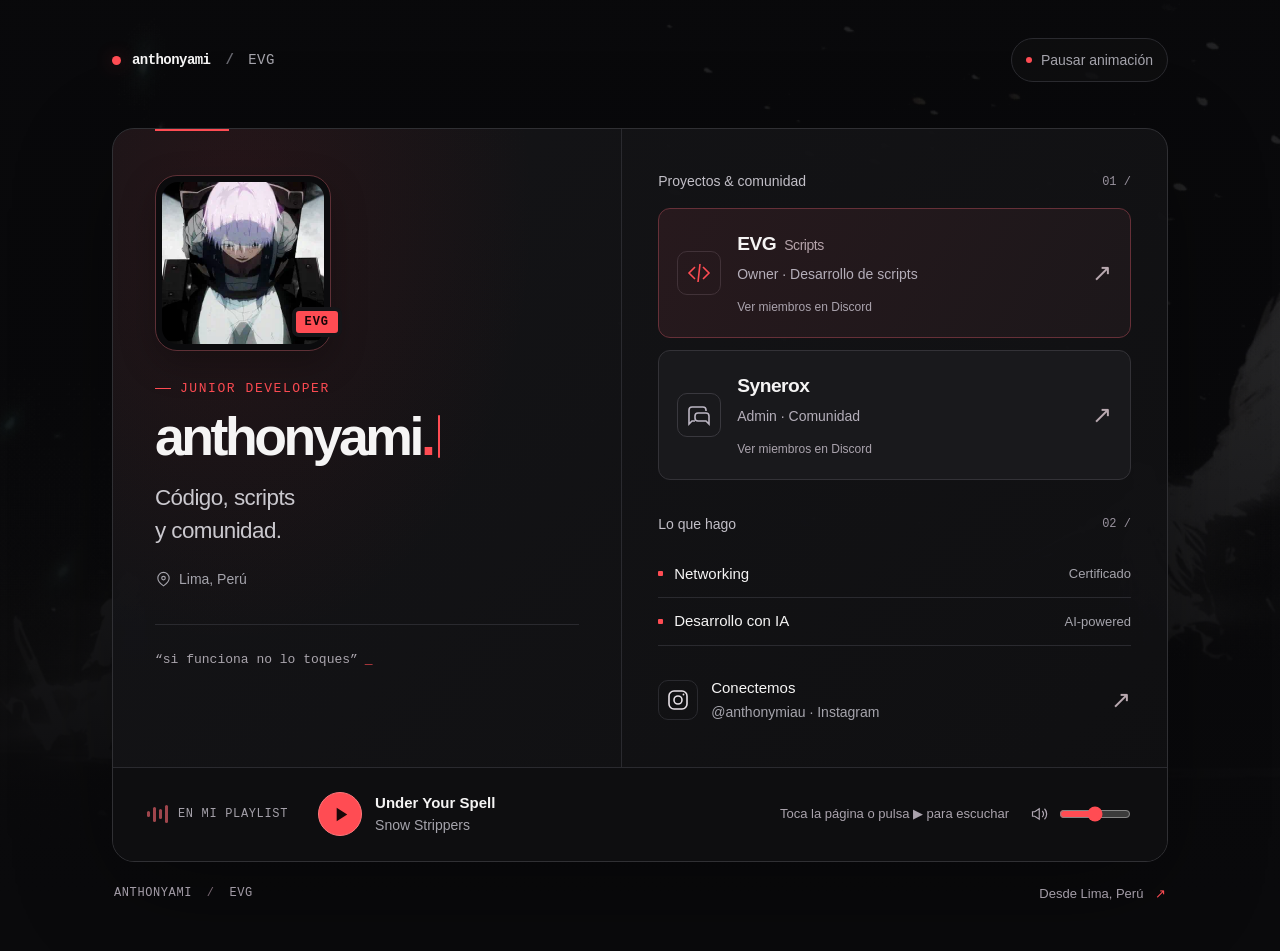
==== index.html (2).html @ e59cdf4c "Animate profile name with accessible looping typewriter effect" ====
<!doctype html>
<html lang="es">
<head>
  <meta charset="utf-8">
  <meta name="viewport" content="width=device-width, initial-scale=1">
  <meta name="theme-color" content="#0a0a0c">
  <meta name="description" content="anthonyami · Junior Developer. Owner de EVG Scripts, admin en Synerox y certificado en Networking. Lima, Perú.">
  <title>anthonyami · EVG</title>
  <link rel="icon" href="assets/avatar-still.webp" type="image/webp">
  <link rel="stylesheet" href="styles.css">
  <script src="app.js" defer></script>
  <script src="communities.js" defer></script>
  <script src="typewriter.js" defer></script>
</head>
<body>
  <div class="backdrop" aria-hidden="true">
    <video id="backgroundVideo" muted loop playsinline preload="none" poster="assets/background.webp"></video>
  </div>
  <div class="page">
    <header class="topbar">
      <a class="wordmark" href="#perfil" aria-label="anthonyami, inicio"><span class="brand-dot"></span>anthonyami<span class="wordmark-slash">/</span><span class="wordmark-evg">EVG</span></a>
      <button class="motion-toggle" id="motionToggle" type="button" aria-label="Pausar animaciones" aria-pressed="false" hidden><span class="motion-indicator" aria-hidden="true"></span><span id="motionLabel">Pausar animación</span></button>
    </header>

    <main id="perfil" class="profile-card">
      <section class="identity" aria-labelledby="profileName">
        <div class="avatar-frame">
          <picture>
            <source id="stillAvatarSource" media="(prefers-reduced-motion: reduce)" srcset="assets/avatar-still.webp">
            <img id="avatar" src="assets/avatar.webp" width="176" height="176" alt="Avatar de anthonyami" fetchpriority="high">
          </picture>
          <span class="avatar-badge" aria-hidden="true">EVG</span>
        </div>
        <p class="eyebrow"><span></span>JUNIOR DEVELOPER</p>
        <h1 id="profileName"><span class="sr-only">anthonyami</span><span class="typewriter" id="nameTypewriter" aria-hidden="true"><span class="typewriter-reserve">anthonyami<span class="name-dot">.</span></span><span class="typewriter-output"><span id="typedName">anthonyami</span><span class="name-dot" id="typedDot">.</span><span class="typewriter-cursor"></span></span></span></h1>
        <p class="intro">Código, scripts<br> y comunidad.</p>
        <p class="location"><svg viewBox="0 0 24 24" fill="none" stroke="currentColor" stroke-width="1.6" aria-hidden="true"><path d="M20 10c0 6-8 11-8 11S4 16 4 10a8 8 0 1 1 16 0Z"/><circle cx="12" cy="10" r="2.5"/></svg>Lima, Perú</p>
        <blockquote>“si funciona no lo toques”<span aria-hidden="true">_</span></blockquote>
      </section>

      <div class="details">
        <section aria-labelledby="projectsHeading">
          <div class="section-heading"><h2 id="projectsHeading">Proyectos & comunidad</h2><span aria-hidden="true">01 /</span></div>
          <a class="project project-primary" href="https://discord.gg/jtVdZfaXu" target="_blank" rel="noopener noreferrer" aria-label="EVG Scripts, abrir comunidad en Discord (nueva pestaña)" aria-describedby="evgCounts">
            <span class="project-icon" aria-hidden="true"><svg viewBox="0 0 24 24" fill="none" stroke="currentColor" stroke-width="1.6"><path d="m8 6-6 6 6 6m8-12 6 6-6 6m-3-15-2 18"/></svg></span>
            <span class="project-copy"><span class="project-title">EVG<span>Scripts</span></span><span class="project-role">Owner · Desarrollo de scripts</span><span class="community-counts" id="evgCounts" aria-live="polite">Miembros en Discord</span></span>
            <span class="out-arrow" aria-hidden="true">↗</span>
          </a>
          <a class="project" href="https://discord.gg/qDRcSUjdG" target="_blank" rel="noopener noreferrer" aria-label="Synerox, abrir comunidad en Discord (nueva pestaña)" aria-describedby="syneroxCounts">
            <span class="project-icon" aria-hidden="true"><svg viewBox="0 0 24 24" fill="none" stroke="currentColor" stroke-width="1.6"><path d="M8 18H5l-3 3V7a3 3 0 0 1 3-3h11a3 3 0 0 1 3 3v1"/><path d="M11 10h8a3 3 0 0 1 3 3v8l-3-3h-8a3 3 0 0 1-3-3v-2a3 3 0 0 1 3-3Z"/></svg></span>
            <span class="project-copy"><span class="project-title">Synerox</span><span class="project-role">Admin · Comunidad</span><span class="community-counts" id="syneroxCounts" aria-live="polite">Miembros en Discord</span></span>
            <span class="out-arrow" aria-hidden="true">↗</span>
          </a>
        </section>

        <section class="skills-section" aria-labelledby="skillsHeading">
          <div class="section-heading"><h2 id="skillsHeading">Lo que hago</h2><span aria-hidden="true">02 /</span></div>
          <ul class="skills">
            <li><span class="skill-dot" aria-hidden="true"></span><span>Networking</span><span class="skill-note">Certificado</span></li>
            <li><span class="skill-dot" aria-hidden="true"></span><span>Desarrollo con IA</span><span class="skill-note">AI-powered</span></li>
          </ul>
        </section>

        <a class="social-link" href="https://www.instagram.com/anthonymiau/" target="_blank" rel="noopener noreferrer" aria-label="Instagram de anthonymiau (nueva pestaña)">
          <span class="social-icon" aria-hidden="true"><svg viewBox="0 0 24 24" fill="none" stroke="currentColor" stroke-width="1.6"><rect x="3" y="3" width="18" height="18" rx="5"/><circle cx="12" cy="12" r="4"/><circle cx="17.5" cy="6.5" r=".9" fill="currentColor" stroke="none"/></svg></span>
          <span><span class="social-title">Conectemos</span><span class="social-handle">@anthonymiau · Instagram</span></span><span class="out-arrow" aria-hidden="true">↗</span>
        </a>
      </div>

      <section class="music-player" aria-label="Reproductor de música">
        <div class="music-caption"><span class="music-wave" id="musicWave" aria-hidden="true"><i></i><i></i><i></i><i></i></span><span>EN MI PLAYLIST</span></div>
        <div class="track-group">
          <button class="play-button" id="playButton" type="button" aria-label="Reproducir Under Your Spell" aria-pressed="false" disabled>
            <svg id="playIcon" viewBox="0 0 24 24" fill="currentColor" aria-hidden="true"><path d="M8 5v14l11-7Z"/></svg>
            <svg id="pauseIcon" viewBox="0 0 24 24" fill="currentColor" aria-hidden="true" hidden><path d="M6 5h4v14H6zm8 0h4v14h-4z"/></svg>
          </button>
          <div class="track-info"><h2>Under Your Spell</h2><p>Snow Strippers</p></div>
        </div>
        <div class="music-end"><span class="play-status" id="playStatus" role="status" aria-live="polite">Preparando música…</span><label class="volume"><svg viewBox="0 0 24 24" fill="none" stroke="currentColor" stroke-width="1.6" aria-hidden="true"><path d="m11 5-6 4H2v6h3l6 4ZM15 8a6 6 0 0 1 0 8m3-11a10 10 0 0 1 0 14"/></svg><span class="sr-only">Volumen de la música</span><input id="volume" type="range" min="0" max="100" value="50" aria-valuetext="50 %"></label></div>
        <audio id="audio" src="assets/track.mp3" preload="metadata" loop></audio>
        <noscript><p>Activa JavaScript para usar los controles o <a href="assets/track.mp3">escucha la canción aquí</a>.</p></noscript>
      </section>
    </main>
    <footer class="footer"><span>ANTHONYAMI <span class="footer-separator">/</span> EVG</span><span>Desde Lima, Perú <span aria-hidden="true">↗</span></span></footer>
  </div>
</body>
</html>
---- styles.css ----
:root{color-scheme:dark;--bg:#0a0a0c;--panel:#111113;--border:#2a2a2f;--text:#f5f4f4;--muted:#a5a4ac;--red:#ff4c53;--mono:ui-monospace,SFMono-Regular,Consolas,"Liberation Mono",monospace;--sans:Inter,"Segoe UI",Arial,sans-serif}
*{box-sizing:border-box}html{scroll-behavior:smooth}body{margin:0;background:var(--bg);color:var(--text);font-family:var(--sans);font-size:1rem;line-height:1.5;min-width:280px}button,input,a{-webkit-tap-highlight-color:transparent}button,input{font:inherit}a{color:inherit;text-decoration:none}button{cursor:pointer}button:disabled{cursor:wait}button:focus-visible,a:focus-visible,input:focus-visible{outline:2px solid var(--red);outline-offset:6px}svg{width:24px;height:24px;display:block;flex-shrink:0}[hidden]{display:none!important}.sr-only{position:absolute;width:1px;height:1px;padding:0;margin:-1px;overflow:hidden;clip:rect(0,0,0,0);white-space:nowrap;border:0}
.backdrop{position:fixed;inset:0;z-index:-1;overflow:hidden;background:#0a0a0c}.backdrop video{width:100%;height:100%;object-fit:cover;opacity:.16;filter:saturate(.7)}.backdrop:after{content:"";position:absolute;inset:0;background:linear-gradient(180deg,rgba(10,10,12,.4),rgba(10,10,12,.35) 40%,#0a0a0c 100%)}.page{max-width:1136px;margin:0 auto;padding:38px 40px 26px}.topbar{display:flex;align-items:center;justify-content:space-between;gap:24px;margin-bottom:46px}.wordmark{display:inline-flex;align-items:center;gap:11px;font:600 .875rem var(--mono);letter-spacing:-.04em;min-height:44px}.brand-dot{height:9px;width:9px;background:var(--red);border-radius:50%;box-shadow:0 0 18px #ff4c5350}.wordmark-slash{color:#686870;margin:0 4px}.wordmark-evg{color:var(--muted);font-weight:400;letter-spacing:.03em}.motion-toggle{color:var(--muted);display:flex;align-items:center;gap:9px;border:1px solid var(--border);border-radius:100px;padding:10px 14px;background:#101012a6;font-size:.875rem;min-height:44px;transition:color .2s,border-color .2s}.motion-toggle:hover{color:var(--text);border-color:#64646c}.motion-indicator{width:6px;height:6px;border-radius:50%;background:var(--red)}.motion-paused .motion-indicator{background:var(--muted)}
.profile-card{display:grid;grid-template-columns:1fr 1.07fr;border:1px solid #303034;background:linear-gradient(135deg,#151518f5,#101012f5);border-radius:22px;box-shadow:0 28px 100px #0005;overflow:hidden}.identity{padding:46px 42px 36px;position:relative;border-right:1px solid var(--border);background:radial-gradient(ellipse at 24% 13%,#a6202720,transparent 55%)}.identity:before{content:"";position:absolute;left:42px;top:0;width:74px;height:2px;background:var(--red)}.avatar-frame{position:relative;width:176px;height:176px;margin-bottom:30px;padding:6px;border:1px solid #5e3036;border-radius:22px;background:#0b0b0d;box-shadow:0 12px 35px #0004}.avatar-frame img{display:block;width:100%;height:100%;object-fit:cover;border-radius:16px}.avatar-badge{position:absolute;right:-12px;bottom:13px;background:var(--red);border:4px solid #151518;color:#160609;font:800 .75rem var(--mono);letter-spacing:.08em;padding:4px 9px;border-radius:7px}.eyebrow{font:500 .8125rem var(--mono);letter-spacing:.12em;color:var(--red);display:flex;align-items:center;gap:9px;margin:0 0 12px}.eyebrow>span{width:16px;height:1px;background:var(--red)}h1{font-size:clamp(2.25rem,4.3vw,3.35rem);line-height:1.05;letter-spacing:-.065em;font-weight:750;margin:0 0 18px}.name-dot{color:var(--red)}.intro{font-size:1.4rem;font-weight:400;line-height:1.45;letter-spacing:-.025em;margin:0 0 22px;color:#cac8ce}.location{display:flex;align-items:center;gap:7px;font-size:.875rem;color:var(--muted);margin:0}.location svg{width:17px;height:17px}blockquote{font:.8125rem/1.8 var(--mono);color:#aaa5ad;margin:34px 0 0;padding-top:23px;border-top:1px solid var(--border)}blockquote>span{color:var(--red);margin-left:7px}
.details{padding:42px 36px 35px;display:flex;flex-direction:column}.section-heading{display:flex;align-items:center;justify-content:space-between;gap:12px;margin-bottom:16px}.section-heading h2{font-size:.875rem;font-weight:500;margin:0;color:#c2bfc7}.section-heading>span{font:.75rem var(--mono);color:#99929e}.project{display:flex;align-items:center;gap:16px;padding:21px 18px;background:#19191c;border:1px solid #333237;border-radius:12px;margin-bottom:12px;min-height:100px;transition:background .2s,border-color .2s,transform .2s}.project:hover{border-color:#6c5156;background:#211b1f;transform:translateY(-2px)}.project-primary{background:linear-gradient(120deg,#27191d,#1c171a);border-color:#663038}.project-primary:hover{border-color:var(--red);background:#2e1b20}.project-icon{width:44px;height:44px;display:grid;place-items:center;border:1px solid #413238;border-radius:10px;color:var(--red);flex-shrink:0}.project:not(.project-primary) .project-icon{border-color:#39383e;color:#bcb6c3}.project-copy{display:flex;flex-direction:column;gap:5px;min-width:0}.project-title{font-size:1.2rem;font-weight:650;letter-spacing:-.025em}.project-title>span{font-size:.875rem;font-weight:400;margin-left:8px;color:#b5a3aa}.project-role{font-size:.875rem;color:#b4aeb9;line-height:1.5}.out-arrow{font-size:1.5rem;color:#b9a9b0;margin-left:auto;line-height:1;flex-shrink:0;transition:transform .2s,color .2s}.project:hover .out-arrow,.social-link:hover .out-arrow{color:var(--red);transform:translate(2px,-2px)}.skills-section{margin-top:22px}.skills{padding:0;margin:0;list-style:none}.skills li{display:flex;align-items:center;gap:10px;border-bottom:1px solid var(--border);padding:12px 0;font-size:.9375rem}.skill-dot{height:5px;width:5px;border-radius:1px;background:var(--red);margin-right:1px;flex-shrink:0}.skill-note{margin-left:auto;color:var(--muted);font-size:.8125rem}.social-link{display:flex;align-items:center;gap:13px;padding:23px 0 0;margin-top:auto;min-height:86px}.social-icon{display:grid;place-items:center;width:40px;height:40px;border-radius:10px;border:1px solid var(--border);color:#e7e0e6;flex-shrink:0}.social-link>span:nth-child(2){display:flex;flex-direction:column;gap:3px}.social-title{font-size:.9375rem;font-weight:500}.social-handle{font-size:.875rem;color:var(--muted)}
.music-player{grid-column:1/-1;border-top:1px solid var(--border);background:#0e0e10;display:flex;align-items:center;gap:30px;padding:22px 34px;min-height:94px;flex-wrap:wrap}.music-caption{display:flex;align-items:center;gap:10px;flex-shrink:0;color:#a4a0a9;font:.75rem var(--mono);letter-spacing:.055em}.music-wave{height:20px;display:flex;align-items:center;gap:3px}.music-wave i{width:3px;background:#9f454c;height:6px;border-radius:2px}.music-wave i:nth-child(2){height:15px}.music-wave i:nth-child(3){height:10px}.music-wave i:nth-child(4){height:18px}.music-wave.playing i{background:var(--red);animation:wave 1s ease-in-out infinite alternate}.music-wave.playing i:nth-child(2){animation-delay:-.3s}.music-wave.playing i:nth-child(3){animation-delay:-.6s}.music-wave.playing i:nth-child(4){animation-delay:-.9s}@keyframes wave{from{transform:scaleY(.4)}to{transform:scaleY(1)}}.track-group{display:flex;align-items:center;gap:13px;min-width:0}.play-button{border:1px solid #ff777b;background:var(--red);color:#190708;width:44px;height:44px;border-radius:50%;display:grid;place-items:center;flex-shrink:0;transition:background .2s,transform .2s}.play-button:hover{background:#ff767b;transform:scale(1.04)}.play-button[aria-busy="true"]{opacity:.7}.play-button svg{width:23px;height:23px}.track-info h2{font-size:.9375rem;line-height:1.4;font-weight:600;margin:0 0 2px}.track-info p{font-size:.875rem;color:var(--muted);margin:0}.music-end{display:flex;align-items:center;justify-content:flex-end;gap:22px;flex:1;min-width:190px}.play-status{font-size:.8125rem;color:#aaa3ad;max-width:230px}.volume{display:flex;align-items:center;gap:8px}.volume svg{width:18px;height:18px;color:#b0a7b3}.volume input{width:72px;min-height:32px;accent-color:var(--red);cursor:pointer}.music-player noscript{font-size:.875rem;width:100%}.music-player noscript a{text-decoration:underline}.footer{display:flex;justify-content:space-between;align-items:center;gap:20px;font:.75rem var(--mono);color:#a39ca7;letter-spacing:.05em;padding:24px 2px}.footer-separator{padding:0 7px;color:#796873}.footer>span:last-child{font-family:var(--sans);font-size:.8125rem;letter-spacing:0}.footer>span:last-child>span{color:var(--red);margin-left:8px}
@media(min-width:1500px){.page{padding-top:64px}.topbar{margin-bottom:56px}.identity{padding-top:52px;padding-bottom:42px}.details{padding-top:48px}}
@media(max-width:940px){.page{padding:24px}.topbar{margin-bottom:28px}.identity{padding:36px 28px}.identity:before{left:28px}.details{padding:34px 26px}.project{gap:12px;padding:18px 14px}.project-icon{width:38px;height:38px}.project-role{font-size:.8125rem}.music-player{gap:20px;padding:20px 26px}.music-caption{display:none}.music-end{gap:16px}}
@media(max-width:700px){.page{max-width:520px;padding:18px 16px}.topbar{gap:12px;margin-bottom:20px}.wordmark{gap:7px}.motion-toggle{padding:10px;font-size:.8125rem;gap:6px}.wordmark-slash{margin:0}.profile-card{grid-template-columns:1fr;border-radius:18px}.identity{border-right:0;border-bottom:1px solid var(--border);padding:30px 26px}.identity:before{left:26px}.avatar-frame{width:132px;height:132px;margin-bottom:25px;border-radius:18px}.avatar-frame img{border-radius:12px}h1{font-size:clamp(2.25rem,9vw,3.25rem);margin-bottom:12px}.intro{font-size:1.2rem;margin-bottom:17px}.intro br{display:none}.intro br:after{content:" "}blockquote{margin-top:24px;padding-top:18px}.details{padding:26px}.project{padding:18px 14px;min-height:94px}.project-role{font-size:.875rem}.skills-section{margin-top:17px}.social-link{margin-top:10px}.music-player{padding:22px 26px;gap:15px}.track-group{flex:1;min-width:210px}.music-end{justify-content:space-between;width:100%;flex:auto;min-width:0;padding-left:57px;gap:12px}.play-status{font-size:.75rem}.volume input{width:64px}.footer{font-size:.6875rem;gap:8px;letter-spacing:0}.footer>span:last-child{font-size:.75rem}}
@media(max-width:360px){.page{padding:12px}.motion-toggle{border:0;padding:10px 0}.motion-toggle span:last-child{max-width:75px;line-height:1.3}.wordmark{font-size:.8125rem}.identity,.details{padding:24px 20px}.project{gap:10px;padding:16px 11px}.project-icon{width:32px;height:36px}.project-icon svg{width:20px;height:20px}.project-title{font-size:1.125rem}.project-role{font-size:.8125rem}.social-handle{font-size:.8125rem}.music-player{padding:20px}.music-end{padding-left:0}.skill-note{font-size:.75rem}.skills li{font-size:.875rem}}
@media(prefers-reduced-motion:reduce){html{scroll-behavior:auto}*,*:before,*:after{animation:none!important;transition:none!important}.project:hover,.play-button:hover{transform:none}.backdrop video{filter:none}}
.motion-paused .music-wave i{animation:none}
.typewriter{display:inline-grid;vertical-align:top;white-space:nowrap}.typewriter-reserve,.typewriter-output{grid-area:1/1}.typewriter-reserve{visibility:hidden;pointer-events:none;user-select:none}.typewriter-output{position:relative;justify-self:start}.typewriter-cursor{display:none;position:absolute;right:-.15em;top:.13em;width:.045em;height:.8em;background:var(--red);border-radius:1px}.typewriter-active .typewriter-cursor{display:block;animation:typewriter-blink 1s steps(2,end) infinite}@keyframes typewriter-blink{0%,100%{opacity:1}50%{opacity:0}}@media(prefers-reduced-motion:reduce){.typewriter-cursor{display:none!important}}.motion-paused .typewriter-cursor{display:none}
.community-counts{display:flex;align-items:center;gap:6px 12px;flex-wrap:wrap;margin-top:8px;font-size:.8125rem;line-height:1.5;color:#bab5c0}.community-counts>span{display:inline-flex;align-items:center;gap:6px}.community-counts .online-dot{width:6px;height:6px;border-radius:50%;background:#57d997;flex-shrink:0}.community-counts .member-dot{width:6px;height:6px;border-radius:50%;background:#9e98a5;flex-shrink:0}.community-counts[data-state="unavailable"]{color:#aaa3ad;font-size:.75rem}.project-copy{flex:1}.project-title{overflow-wrap:anywhere}.project-role{overflow-wrap:anywhere}
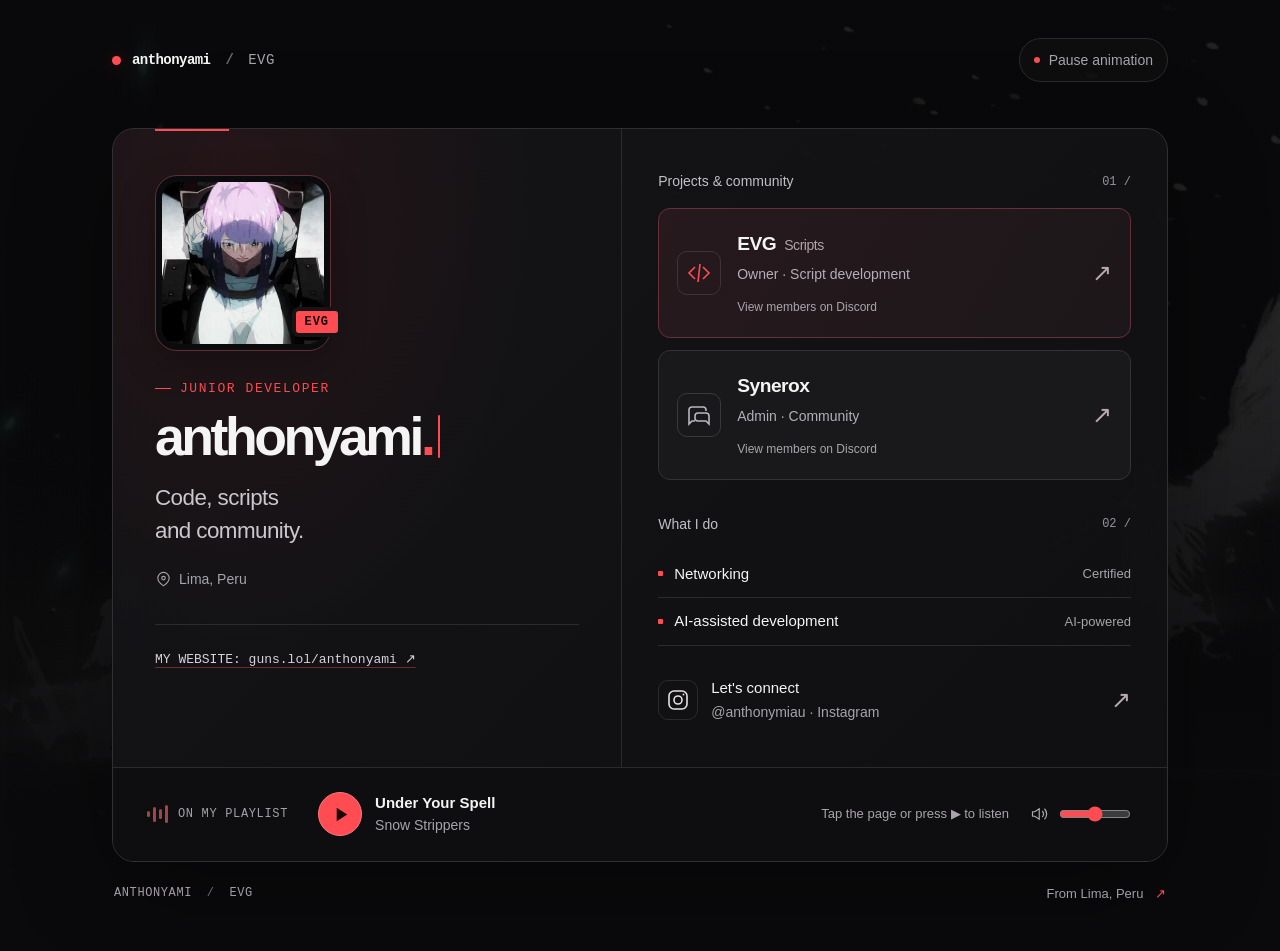
==== commit 8eb91c82: "Add website link to profile and translate site to English" ====
--- a/index.html (2).html
+++ b/index.html (2).html
@@ -1,10 +1,10 @@
 <!doctype html>
-<html lang="es">
+<html lang="en">
 <head>
   <meta charset="utf-8">
   <meta name="viewport" content="width=device-width, initial-scale=1">
   <meta name="theme-color" content="#0a0a0c">
-  <meta name="description" content="anthonyami · Junior Developer. Owner de EVG Scripts, admin en Synerox y certificado en Networking. Lima, Perú.">
+  <meta name="description" content="anthonyami · Junior developer, owner of EVG Scripts and admin at Synerox. Networking certified. Based in Lima, Peru.">
   <title>anthonyami · EVG</title>
   <link rel="icon" href="assets/avatar-still.webp" type="image/webp">
   <link rel="stylesheet" href="styles.css">
@@ -18,70 +18,70 @@
   </div>
   <div class="page">
     <header class="topbar">
-      <a class="wordmark" href="#perfil" aria-label="anthonyami, inicio"><span class="brand-dot"></span>anthonyami<span class="wordmark-slash">/</span><span class="wordmark-evg">EVG</span></a>
-      <button class="motion-toggle" id="motionToggle" type="button" aria-label="Pausar animaciones" aria-pressed="false" hidden><span class="motion-indicator" aria-hidden="true"></span><span id="motionLabel">Pausar animación</span></button>
+      <a class="wordmark" href="#profile" aria-label="anthonyami, home"><span class="brand-dot"></span>anthonyami<span class="wordmark-slash">/</span><span class="wordmark-evg">EVG</span></a>
+      <button class="motion-toggle" id="motionToggle" type="button" aria-label="Pause animations" aria-pressed="false" hidden><span class="motion-indicator" aria-hidden="true"></span><span id="motionLabel">Pause animation</span></button>
     </header>
 
-    <main id="perfil" class="profile-card">
+    <main id="profile" class="profile-card">
       <section class="identity" aria-labelledby="profileName">
         <div class="avatar-frame">
           <picture>
             <source id="stillAvatarSource" media="(prefers-reduced-motion: reduce)" srcset="assets/avatar-still.webp">
-            <img id="avatar" src="assets/avatar.webp" width="176" height="176" alt="Avatar de anthonyami" fetchpriority="high">
+            <img id="avatar" src="assets/avatar.webp" width="176" height="176" alt="anthonyami avatar" fetchpriority="high">
           </picture>
           <span class="avatar-badge" aria-hidden="true">EVG</span>
         </div>
         <p class="eyebrow"><span></span>JUNIOR DEVELOPER</p>
         <h1 id="profileName"><span class="sr-only">anthonyami</span><span class="typewriter" id="nameTypewriter" aria-hidden="true"><span class="typewriter-reserve">anthonyami<span class="name-dot">.</span></span><span class="typewriter-output"><span id="typedName">anthonyami</span><span class="name-dot" id="typedDot">.</span><span class="typewriter-cursor"></span></span></span></h1>
-        <p class="intro">Código, scripts<br> y comunidad.</p>
-        <p class="location"><svg viewBox="0 0 24 24" fill="none" stroke="currentColor" stroke-width="1.6" aria-hidden="true"><path d="M20 10c0 6-8 11-8 11S4 16 4 10a8 8 0 1 1 16 0Z"/><circle cx="12" cy="10" r="2.5"/></svg>Lima, Perú</p>
-        <blockquote>“si funciona no lo toques”<span aria-hidden="true">_</span></blockquote>
+        <p class="intro">Code, scripts<br> and community.</p>
+        <p class="location"><svg viewBox="0 0 24 24" fill="none" stroke="currentColor" stroke-width="1.6" aria-hidden="true"><path d="M20 10c0 6-8 11-8 11S4 16 4 10a8 8 0 1 1 16 0Z"/><circle cx="12" cy="10" r="2.5"/></svg>Lima, Peru</p>
+        <div class="website-slot"><a class="website-link" href="https://guns.lol/anthonyami" target="_blank" rel="noopener noreferrer" aria-label="Visit my website at guns.lol/anthonyami (opens in a new tab)">MY WEBSITE: guns.lol/anthonyami<span aria-hidden="true"> ↗</span></a></div>
       </section>
 
       <div class="details">
         <section aria-labelledby="projectsHeading">
-          <div class="section-heading"><h2 id="projectsHeading">Proyectos & comunidad</h2><span aria-hidden="true">01 /</span></div>
-          <a class="project project-primary" href="https://discord.gg/jtVdZfaXu" target="_blank" rel="noopener noreferrer" aria-label="EVG Scripts, abrir comunidad en Discord (nueva pestaña)" aria-describedby="evgCounts">
+          <div class="section-heading"><h2 id="projectsHeading">Projects & community</h2><span aria-hidden="true">01 /</span></div>
+          <a class="project project-primary" href="https://discord.gg/jtVdZfaXu" target="_blank" rel="noopener noreferrer" aria-label="EVG Scripts, open the Discord community (new tab)" aria-describedby="evgCounts">
             <span class="project-icon" aria-hidden="true"><svg viewBox="0 0 24 24" fill="none" stroke="currentColor" stroke-width="1.6"><path d="m8 6-6 6 6 6m8-12 6 6-6 6m-3-15-2 18"/></svg></span>
-            <span class="project-copy"><span class="project-title">EVG<span>Scripts</span></span><span class="project-role">Owner · Desarrollo de scripts</span><span class="community-counts" id="evgCounts" aria-live="polite">Miembros en Discord</span></span>
+            <span class="project-copy"><span class="project-title">EVG<span>Scripts</span></span><span class="project-role">Owner · Script development</span><span class="community-counts" id="evgCounts" aria-live="polite">Members on Discord</span></span>
             <span class="out-arrow" aria-hidden="true">↗</span>
           </a>
-          <a class="project" href="https://discord.gg/qDRcSUjdG" target="_blank" rel="noopener noreferrer" aria-label="Synerox, abrir comunidad en Discord (nueva pestaña)" aria-describedby="syneroxCounts">
+          <a class="project" href="https://discord.gg/qDRcSUjdG" target="_blank" rel="noopener noreferrer" aria-label="Synerox, open the Discord community (new tab)" aria-describedby="syneroxCounts">
             <span class="project-icon" aria-hidden="true"><svg viewBox="0 0 24 24" fill="none" stroke="currentColor" stroke-width="1.6"><path d="M8 18H5l-3 3V7a3 3 0 0 1 3-3h11a3 3 0 0 1 3 3v1"/><path d="M11 10h8a3 3 0 0 1 3 3v8l-3-3h-8a3 3 0 0 1-3-3v-2a3 3 0 0 1 3-3Z"/></svg></span>
-            <span class="project-copy"><span class="project-title">Synerox</span><span class="project-role">Admin · Comunidad</span><span class="community-counts" id="syneroxCounts" aria-live="polite">Miembros en Discord</span></span>
+            <span class="project-copy"><span class="project-title">Synerox</span><span class="project-role">Admin · Community</span><span class="community-counts" id="syneroxCounts" aria-live="polite">Members on Discord</span></span>
             <span class="out-arrow" aria-hidden="true">↗</span>
           </a>
         </section>
 
         <section class="skills-section" aria-labelledby="skillsHeading">
-          <div class="section-heading"><h2 id="skillsHeading">Lo que hago</h2><span aria-hidden="true">02 /</span></div>
+          <div class="section-heading"><h2 id="skillsHeading">What I do</h2><span aria-hidden="true">02 /</span></div>
           <ul class="skills">
-            <li><span class="skill-dot" aria-hidden="true"></span><span>Networking</span><span class="skill-note">Certificado</span></li>
-            <li><span class="skill-dot" aria-hidden="true"></span><span>Desarrollo con IA</span><span class="skill-note">AI-powered</span></li>
+            <li><span class="skill-dot" aria-hidden="true"></span><span>Networking</span><span class="skill-note">Certified</span></li>
+            <li><span class="skill-dot" aria-hidden="true"></span><span>AI-assisted development</span><span class="skill-note">AI-powered</span></li>
           </ul>
         </section>
 
-        <a class="social-link" href="https://www.instagram.com/anthonymiau/" target="_blank" rel="noopener noreferrer" aria-label="Instagram de anthonymiau (nueva pestaña)">
+        <a class="social-link" href="https://www.instagram.com/anthonymiau/" target="_blank" rel="noopener noreferrer" aria-label="anthonymiau on Instagram (new tab)">
           <span class="social-icon" aria-hidden="true"><svg viewBox="0 0 24 24" fill="none" stroke="currentColor" stroke-width="1.6"><rect x="3" y="3" width="18" height="18" rx="5"/><circle cx="12" cy="12" r="4"/><circle cx="17.5" cy="6.5" r=".9" fill="currentColor" stroke="none"/></svg></span>
-          <span><span class="social-title">Conectemos</span><span class="social-handle">@anthonymiau · Instagram</span></span><span class="out-arrow" aria-hidden="true">↗</span>
+          <span><span class="social-title">Let's connect</span><span class="social-handle">@anthonymiau · Instagram</span></span><span class="out-arrow" aria-hidden="true">↗</span>
         </a>
       </div>
 
-      <section class="music-player" aria-label="Reproductor de música">
-        <div class="music-caption"><span class="music-wave" id="musicWave" aria-hidden="true"><i></i><i></i><i></i><i></i></span><span>EN MI PLAYLIST</span></div>
+      <section class="music-player" aria-label="Music player">
+        <div class="music-caption"><span class="music-wave" id="musicWave" aria-hidden="true"><i></i><i></i><i></i><i></i></span><span>ON MY PLAYLIST</span></div>
         <div class="track-group">
-          <button class="play-button" id="playButton" type="button" aria-label="Reproducir Under Your Spell" aria-pressed="false" disabled>
+          <button class="play-button" id="playButton" type="button" aria-label="Play Under Your Spell" aria-pressed="false" disabled>
             <svg id="playIcon" viewBox="0 0 24 24" fill="currentColor" aria-hidden="true"><path d="M8 5v14l11-7Z"/></svg>
             <svg id="pauseIcon" viewBox="0 0 24 24" fill="currentColor" aria-hidden="true" hidden><path d="M6 5h4v14H6zm8 0h4v14h-4z"/></svg>
           </button>
           <div class="track-info"><h2>Under Your Spell</h2><p>Snow Strippers</p></div>
         </div>
-        <div class="music-end"><span class="play-status" id="playStatus" role="status" aria-live="polite">Preparando música…</span><label class="volume"><svg viewBox="0 0 24 24" fill="none" stroke="currentColor" stroke-width="1.6" aria-hidden="true"><path d="m11 5-6 4H2v6h3l6 4ZM15 8a6 6 0 0 1 0 8m3-11a10 10 0 0 1 0 14"/></svg><span class="sr-only">Volumen de la música</span><input id="volume" type="range" min="0" max="100" value="50" aria-valuetext="50 %"></label></div>
+        <div class="music-end"><span class="play-status" id="playStatus" role="status" aria-live="polite">Preparing music…</span><label class="volume"><svg viewBox="0 0 24 24" fill="none" stroke="currentColor" stroke-width="1.6" aria-hidden="true"><path d="m11 5-6 4H2v6h3l6 4ZM15 8a6 6 0 0 1 0 8m3-11a10 10 0 0 1 0 14"/></svg><span class="sr-only">Music volume</span><input id="volume" type="range" min="0" max="100" value="50" aria-valuetext="50%"></label></div>
         <audio id="audio" src="assets/track.mp3" preload="metadata" loop></audio>
-        <noscript><p>Activa JavaScript para usar los controles o <a href="assets/track.mp3">escucha la canción aquí</a>.</p></noscript>
+        <noscript><p>Enable JavaScript to use the controls, or <a href="assets/track.mp3">listen to the song here</a>.</p></noscript>
       </section>
     </main>
-    <footer class="footer"><span>ANTHONYAMI <span class="footer-separator">/</span> EVG</span><span>Desde Lima, Perú <span aria-hidden="true">↗</span></span></footer>
+    <footer class="footer"><span>ANTHONYAMI <span class="footer-separator">/</span> EVG</span><span>From Lima, Peru <span aria-hidden="true">↗</span></span></footer>
   </div>
 </body>
 </html>
--- a/styles.css
+++ b/styles.css
@@ -10,5 +10,6 @@
 @media(max-width:360px){.page{padding:12px}.motion-toggle{border:0;padding:10px 0}.motion-toggle span:last-child{max-width:75px;line-height:1.3}.wordmark{font-size:.8125rem}.identity,.details{padding:24px 20px}.project{gap:10px;padding:16px 11px}.project-icon{width:32px;height:36px}.project-icon svg{width:20px;height:20px}.project-title{font-size:1.125rem}.project-role{font-size:.8125rem}.social-handle{font-size:.8125rem}.music-player{padding:20px}.music-end{padding-left:0}.skill-note{font-size:.75rem}.skills li{font-size:.875rem}}
 @media(prefers-reduced-motion:reduce){html{scroll-behavior:auto}*,*:before,*:after{animation:none!important;transition:none!important}.project:hover,.play-button:hover{transform:none}.backdrop video{filter:none}}
 .motion-paused .music-wave i{animation:none}
+.website-slot{font:.8125rem/1.8 var(--mono);color:#aaa5ad;margin:34px 0 0;padding-top:23px;border-top:1px solid var(--border)}.website-link{display:inline-block;overflow-wrap:anywhere;color:#d8d2da;text-decoration:underline;text-decoration-color:#ff4c5366;text-underline-offset:4px;transition:color .2s,text-decoration-color .2s}.website-link:hover{color:var(--text);text-decoration-color:var(--red)}
 .typewriter{display:inline-grid;vertical-align:top;white-space:nowrap}.typewriter-reserve,.typewriter-output{grid-area:1/1}.typewriter-reserve{visibility:hidden;pointer-events:none;user-select:none}.typewriter-output{position:relative;justify-self:start}.typewriter-cursor{display:none;position:absolute;right:-.15em;top:.13em;width:.045em;height:.8em;background:var(--red);border-radius:1px}.typewriter-active .typewriter-cursor{display:block;animation:typewriter-blink 1s steps(2,end) infinite}@keyframes typewriter-blink{0%,100%{opacity:1}50%{opacity:0}}@media(prefers-reduced-motion:reduce){.typewriter-cursor{display:none!important}}.motion-paused .typewriter-cursor{display:none}
 .community-counts{display:flex;align-items:center;gap:6px 12px;flex-wrap:wrap;margin-top:8px;font-size:.8125rem;line-height:1.5;color:#bab5c0}.community-counts>span{display:inline-flex;align-items:center;gap:6px}.community-counts .online-dot{width:6px;height:6px;border-radius:50%;background:#57d997;flex-shrink:0}.community-counts .member-dot{width:6px;height:6px;border-radius:50%;background:#9e98a5;flex-shrink:0}.community-counts[data-state="unavailable"]{color:#aaa3ad;font-size:.75rem}.project-copy{flex:1}.project-title{overflow-wrap:anywhere}.project-role{overflow-wrap:anywhere}
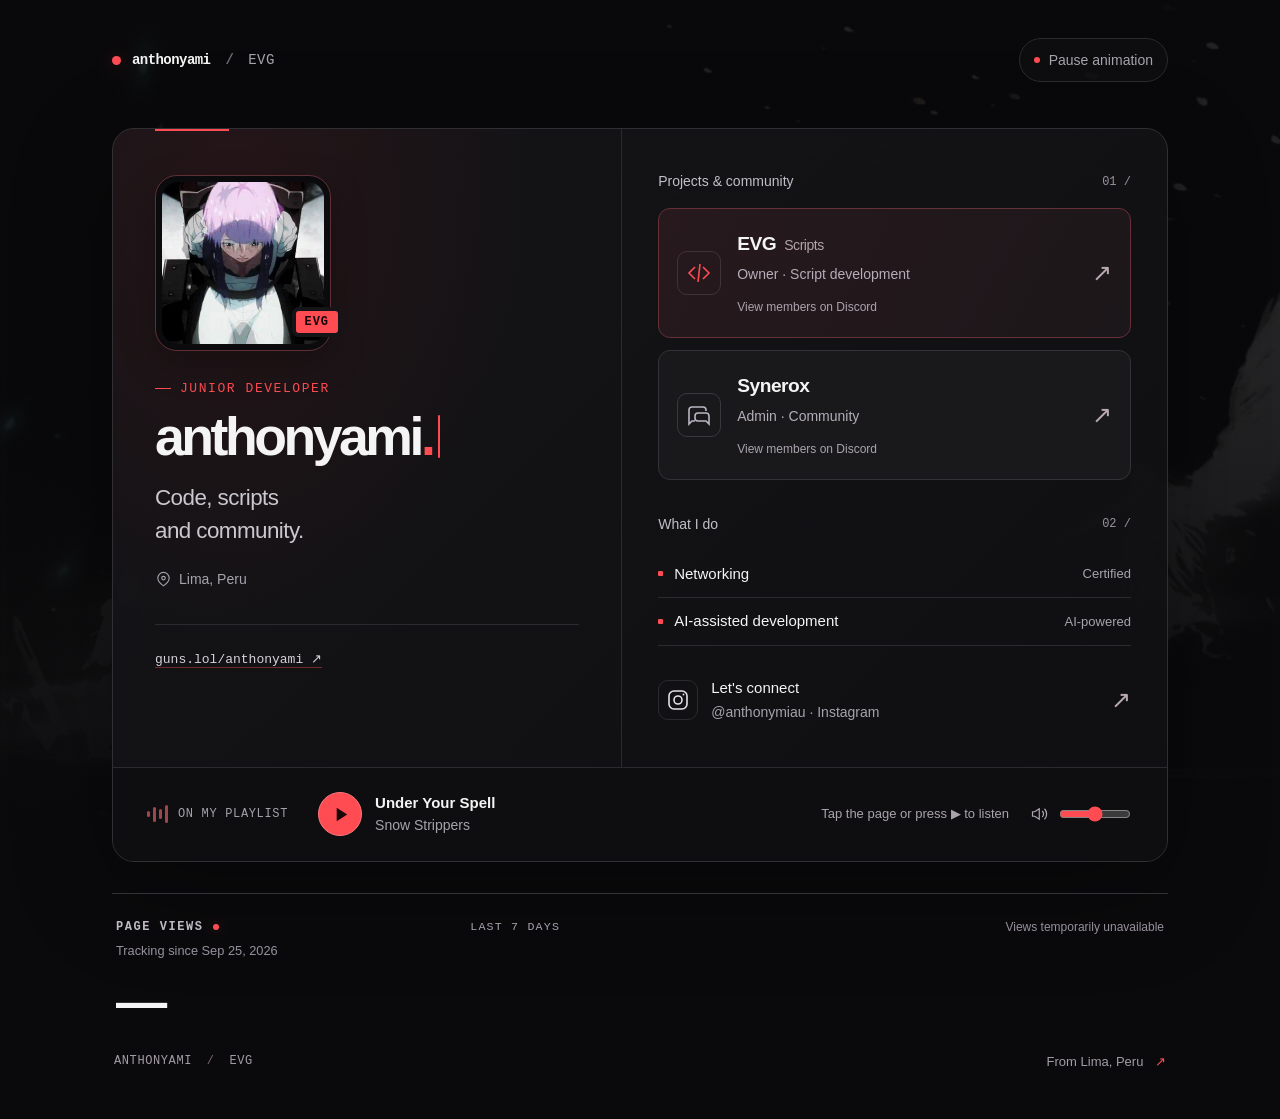
==== commit 87946d84: "Add live page view chart below profile card" ====
--- a/index.html (2).html
+++ b/index.html (2).html
@@ -11,6 +11,7 @@
   <script src="app.js" defer></script>
   <script src="communities.js" defer></script>
   <script src="typewriter.js" defer></script>
+  <script src="views.js" defer></script>
 </head>
 <body>
   <div class="backdrop" aria-hidden="true">
@@ -35,7 +36,7 @@
         <h1 id="profileName"><span class="sr-only">anthonyami</span><span class="typewriter" id="nameTypewriter" aria-hidden="true"><span class="typewriter-reserve">anthonyami<span class="name-dot">.</span></span><span class="typewriter-output"><span id="typedName">anthonyami</span><span class="name-dot" id="typedDot">.</span><span class="typewriter-cursor"></span></span></span></h1>
         <p class="intro">Code, scripts<br> and community.</p>
         <p class="location"><svg viewBox="0 0 24 24" fill="none" stroke="currentColor" stroke-width="1.6" aria-hidden="true"><path d="M20 10c0 6-8 11-8 11S4 16 4 10a8 8 0 1 1 16 0Z"/><circle cx="12" cy="10" r="2.5"/></svg>Lima, Peru</p>
-        <div class="website-slot"><a class="website-link" href="https://guns.lol/anthonyami" target="_blank" rel="noopener noreferrer" aria-label="Visit my website at guns.lol/anthonyami (opens in a new tab)">MY WEBSITE: guns.lol/anthonyami<span aria-hidden="true"> ↗</span></a></div>
+        <div class="website-slot"><a class="website-link" href="https://guns.lol/anthonyami" target="_blank" rel="noopener noreferrer" aria-label="Visit guns.lol/anthonyami (opens in a new tab)">guns.lol/anthonyami<span aria-hidden="true"> ↗</span></a></div>
       </section>
 
       <div class="details">
@@ -81,6 +82,20 @@
         <noscript><p>Enable JavaScript to use the controls, or <a href="assets/track.mp3">listen to the song here</a>.</p></noscript>
       </section>
     </main>
+    <section class="views-panel" aria-labelledby="viewsHeading">
+      <div class="views-summary">
+        <div>
+          <h2 id="viewsHeading">PAGE VIEWS <span class="views-live-dot" aria-hidden="true"></span></h2>
+          <p class="views-since">Tracking since Sep 25, 2026</p>
+        </div>
+        <p class="views-total" id="viewsTotal" aria-live="polite">—</p>
+      </div>
+      <div class="views-history">
+        <div class="views-history-heading"><span>LAST 7 DAYS</span><span id="viewsStatus" role="status" aria-live="polite">Loading views…</span></div>
+        <ol class="views-chart" id="viewsChart" aria-label="Daily page views over the last seven days"></ol>
+      </div>
+      <noscript><p class="views-unavailable">Enable JavaScript to see the view counter.</p></noscript>
+    </section>
     <footer class="footer"><span>ANTHONYAMI <span class="footer-separator">/</span> EVG</span><span>From Lima, Peru <span aria-hidden="true">↗</span></span></footer>
   </div>
 </body>
--- a/styles.css
+++ b/styles.css
@@ -13,3 +13,5 @@
 .website-slot{font:.8125rem/1.8 var(--mono);color:#aaa5ad;margin:34px 0 0;padding-top:23px;border-top:1px solid var(--border)}.website-link{display:inline-block;overflow-wrap:anywhere;color:#d8d2da;text-decoration:underline;text-decoration-color:#ff4c5366;text-underline-offset:4px;transition:color .2s,text-decoration-color .2s}.website-link:hover{color:var(--text);text-decoration-color:var(--red)}
 .typewriter{display:inline-grid;vertical-align:top;white-space:nowrap}.typewriter-reserve,.typewriter-output{grid-area:1/1}.typewriter-reserve{visibility:hidden;pointer-events:none;user-select:none}.typewriter-output{position:relative;justify-self:start}.typewriter-cursor{display:none;position:absolute;right:-.15em;top:.13em;width:.045em;height:.8em;background:var(--red);border-radius:1px}.typewriter-active .typewriter-cursor{display:block;animation:typewriter-blink 1s steps(2,end) infinite}@keyframes typewriter-blink{0%,100%{opacity:1}50%{opacity:0}}@media(prefers-reduced-motion:reduce){.typewriter-cursor{display:none!important}}.motion-paused .typewriter-cursor{display:none}
 .community-counts{display:flex;align-items:center;gap:6px 12px;flex-wrap:wrap;margin-top:8px;font-size:.8125rem;line-height:1.5;color:#bab5c0}.community-counts>span{display:inline-flex;align-items:center;gap:6px}.community-counts .online-dot{width:6px;height:6px;border-radius:50%;background:#57d997;flex-shrink:0}.community-counts .member-dot{width:6px;height:6px;border-radius:50%;background:#9e98a5;flex-shrink:0}.community-counts[data-state="unavailable"]{color:#aaa3ad;font-size:.75rem}.project-copy{flex:1}.project-title{overflow-wrap:anywhere}.project-role{overflow-wrap:anywhere}
+.views-panel{display:grid;grid-template-columns:minmax(170px,.9fr) minmax(0,2fr);gap:42px;margin-top:31px;padding:26px 4px 3px;border-top:1px solid #343036}.views-summary{display:flex;flex-direction:column;justify-content:space-between;gap:16px}.views-summary h2{display:flex;align-items:center;gap:9px;color:#c1bac4;font:600 .75rem var(--mono);letter-spacing:.13em;margin:0 0 7px}.views-live-dot{width:6px;height:6px;border-radius:50%;background:var(--red);box-shadow:0 0 12px #ff4c5355}.views-since{color:#96919d;font-size:.8rem;margin:0}.views-total{color:var(--text);font-size:clamp(2rem,4vw,3.25rem);font-weight:700;line-height:1;letter-spacing:-.055em;margin:0;font-variant-numeric:tabular-nums}.views-history{min-width:0}.views-history-heading{display:flex;align-items:center;justify-content:space-between;gap:12px;color:#a7a1ab;font:.73rem var(--mono);letter-spacing:.1em}.views-history-heading #viewsStatus{font:400 .75rem var(--sans);letter-spacing:0;text-align:right;color:#97909b}.views-chart{display:grid;grid-template-columns:repeat(7,minmax(0,1fr));align-items:end;gap:12px;list-style:none;padding:0;margin:15px 0 0;min-height:126px}.views-chart li{display:flex;flex-direction:column;align-items:center;min-width:0;color:#aaa3ad;font:.7rem var(--mono);font-variant-numeric:tabular-nums}.views-bar-value{height:20px;color:#cbc5cf}.views-bar-track{display:flex;align-items:flex-end;width:100%;height:84px;background:#ffffff09;border-radius:4px 4px 2px 2px;overflow:hidden}.views-bar{display:block;width:100%;background:linear-gradient(180deg,#ff6065,#a72834);border-radius:4px 4px 2px 2px}.views-chart li:last-child .views-bar{background:linear-gradient(180deg,#ff8689,#da3946)}.views-bar-label{padding-top:8px;color:#96909b;text-transform:uppercase}.views-unavailable{color:var(--muted);font-size:.875rem}.views-chart:empty{min-height:0}
+@media(max-width:700px){.views-panel{grid-template-columns:1fr;gap:25px;margin-top:22px;padding:21px 2px 0}.views-summary{flex-direction:row;align-items:end;gap:12px}.views-total{font-size:2.6rem}.views-chart{gap:7px}.views-bar-track{height:76px}.website-slot{margin-top:24px;padding-top:18px}}
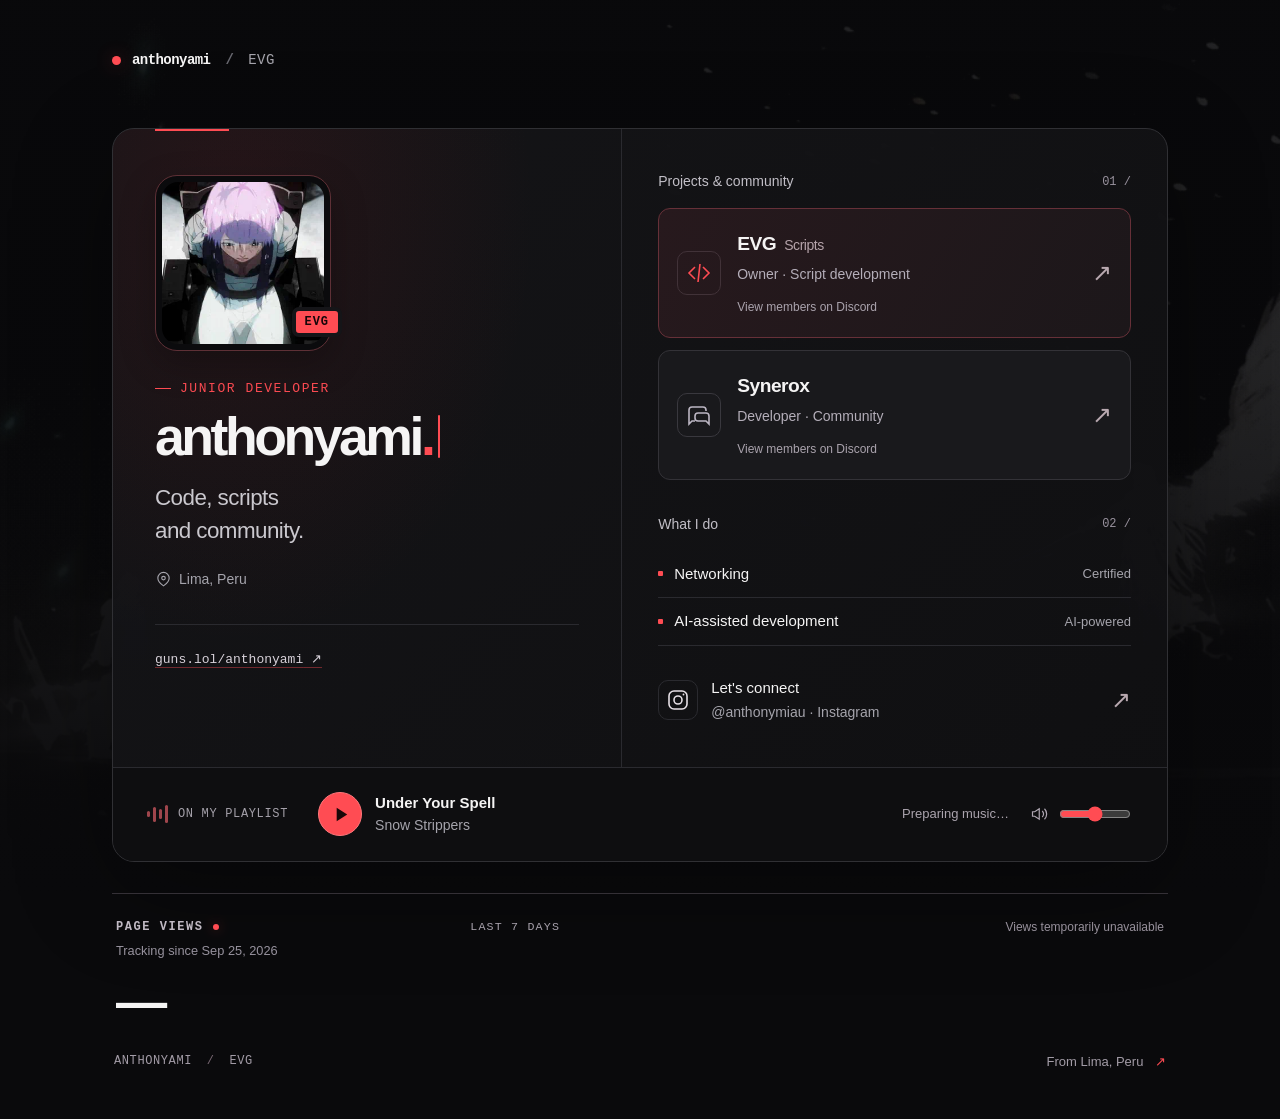
==== commit cd3c76ce: "Update Discord invites and Synerox developer role" ====
--- a/index.html (2).html
+++ b/index.html (2).html
@@ -4,7 +4,7 @@
   <meta charset="utf-8">
   <meta name="viewport" content="width=device-width, initial-scale=1">
   <meta name="theme-color" content="#0a0a0c">
-  <meta name="description" content="anthonyami · Junior developer, owner of EVG Scripts and admin at Synerox. Networking certified. Based in Lima, Peru.">
+  <meta name="description" content="anthonyami · Junior developer, owner of EVG Scripts and developer at Synerox. Networking certified. Based in Lima, Peru.">
   <title>anthonyami · EVG</title>
   <link rel="icon" href="assets/avatar-still.webp" type="image/webp">
   <link rel="stylesheet" href="styles.css">
@@ -42,14 +42,14 @@
       <div class="details">
         <section aria-labelledby="projectsHeading">
           <div class="section-heading"><h2 id="projectsHeading">Projects & community</h2><span aria-hidden="true">01 /</span></div>
-          <a class="project project-primary" href="https://discord.gg/jtVdZfaXu" target="_blank" rel="noopener noreferrer" aria-label="EVG Scripts, open the Discord community (new tab)" aria-describedby="evgCounts">
+          <a class="project project-primary" href="https://discord.gg/EcHFD6QDCz" target="_blank" rel="noopener noreferrer" aria-label="EVG Scripts, open the Discord community (new tab)" aria-describedby="evgCounts">
             <span class="project-icon" aria-hidden="true"><svg viewBox="0 0 24 24" fill="none" stroke="currentColor" stroke-width="1.6"><path d="m8 6-6 6 6 6m8-12 6 6-6 6m-3-15-2 18"/></svg></span>
             <span class="project-copy"><span class="project-title">EVG<span>Scripts</span></span><span class="project-role">Owner · Script development</span><span class="community-counts" id="evgCounts" aria-live="polite">Members on Discord</span></span>
             <span class="out-arrow" aria-hidden="true">↗</span>
           </a>
-          <a class="project" href="https://discord.gg/qDRcSUjdG" target="_blank" rel="noopener noreferrer" aria-label="Synerox, open the Discord community (new tab)" aria-describedby="syneroxCounts">
+          <a class="project" href="https://discord.gg/2JDSKUypcQ" target="_blank" rel="noopener noreferrer" aria-label="Synerox, open the Discord community (new tab)" aria-describedby="syneroxCounts">
             <span class="project-icon" aria-hidden="true"><svg viewBox="0 0 24 24" fill="none" stroke="currentColor" stroke-width="1.6"><path d="M8 18H5l-3 3V7a3 3 0 0 1 3-3h11a3 3 0 0 1 3 3v1"/><path d="M11 10h8a3 3 0 0 1 3 3v8l-3-3h-8a3 3 0 0 1-3-3v-2a3 3 0 0 1 3-3Z"/></svg></span>
-            <span class="project-copy"><span class="project-title">Synerox</span><span class="project-role">Admin · Community</span><span class="community-counts" id="syneroxCounts" aria-live="polite">Members on Discord</span></span>
+            <span class="project-copy"><span class="project-title">Synerox</span><span class="project-role">Developer · Community</span><span class="community-counts" id="syneroxCounts" aria-live="polite">Members on Discord</span></span>
             <span class="out-arrow" aria-hidden="true">↗</span>
           </a>
         </section>
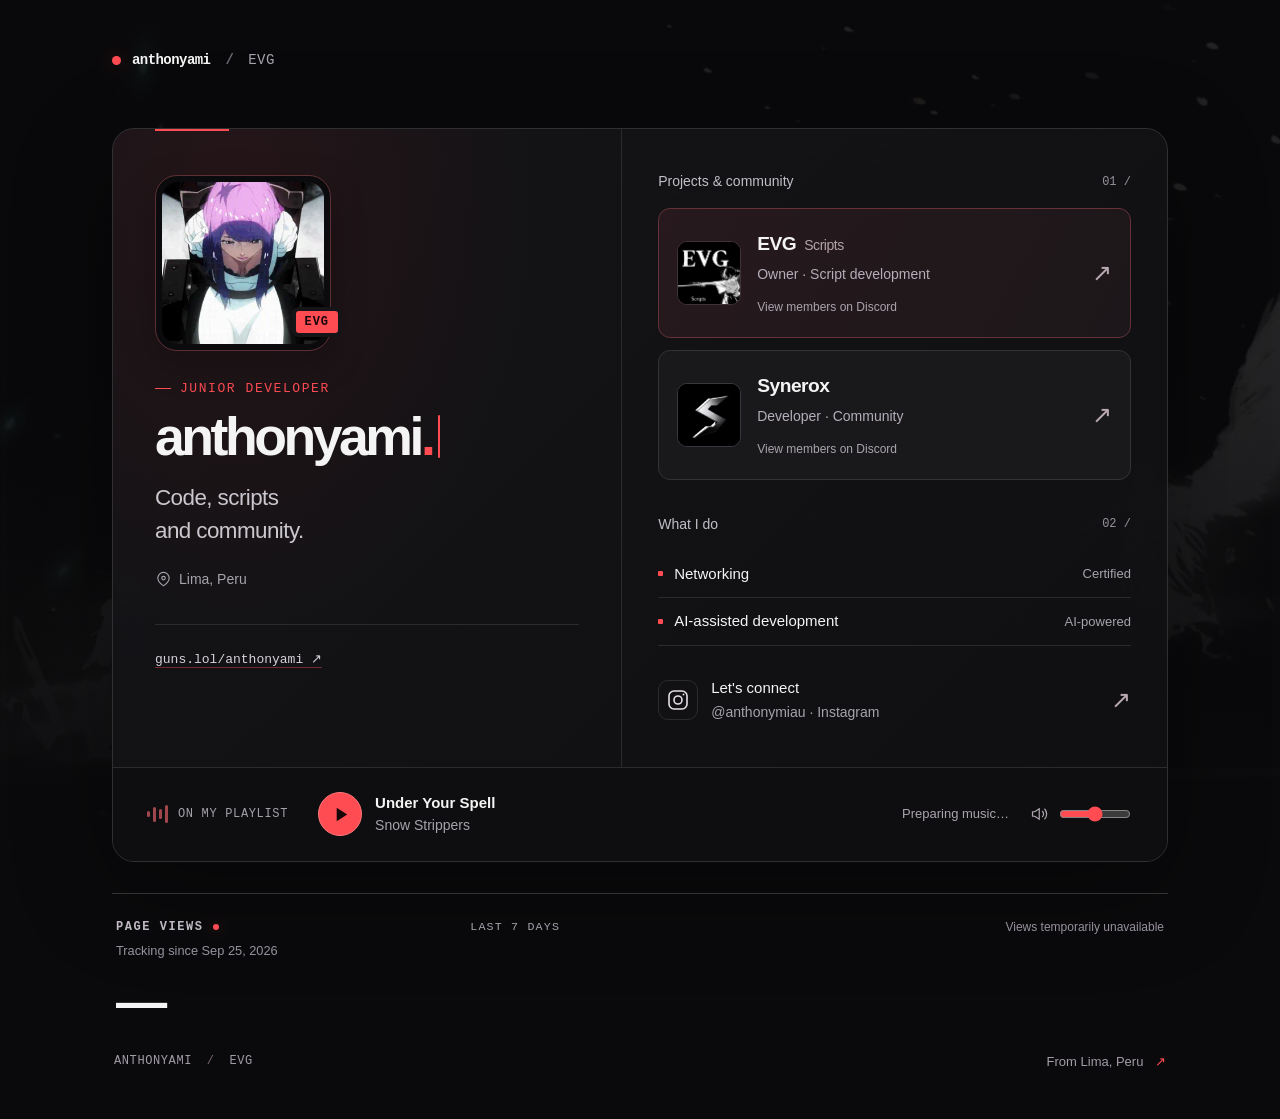
==== commit 62c7311d: "Show animated community logos in Discord cards" ====
--- a/index.html (2).html
+++ b/index.html (2).html
@@ -43,12 +43,12 @@
         <section aria-labelledby="projectsHeading">
           <div class="section-heading"><h2 id="projectsHeading">Projects & community</h2><span aria-hidden="true">01 /</span></div>
           <a class="project project-primary" href="https://discord.gg/EcHFD6QDCz" target="_blank" rel="noopener noreferrer" aria-label="EVG Scripts, open the Discord community (new tab)" aria-describedby="evgCounts">
-            <span class="project-icon" aria-hidden="true"><svg viewBox="0 0 24 24" fill="none" stroke="currentColor" stroke-width="1.6"><path d="m8 6-6 6 6 6m8-12 6 6-6 6m-3-15-2 18"/></svg></span>
+            <span class="project-icon" aria-hidden="true"><img src="assets/evg-logo.gif" alt="" width="64" height="64" decoding="async"></span>
             <span class="project-copy"><span class="project-title">EVG<span>Scripts</span></span><span class="project-role">Owner · Script development</span><span class="community-counts" id="evgCounts" aria-live="polite">Members on Discord</span></span>
             <span class="out-arrow" aria-hidden="true">↗</span>
           </a>
           <a class="project" href="https://discord.gg/2JDSKUypcQ" target="_blank" rel="noopener noreferrer" aria-label="Synerox, open the Discord community (new tab)" aria-describedby="syneroxCounts">
-            <span class="project-icon" aria-hidden="true"><svg viewBox="0 0 24 24" fill="none" stroke="currentColor" stroke-width="1.6"><path d="M8 18H5l-3 3V7a3 3 0 0 1 3-3h11a3 3 0 0 1 3 3v1"/><path d="M11 10h8a3 3 0 0 1 3 3v8l-3-3h-8a3 3 0 0 1-3-3v-2a3 3 0 0 1 3-3Z"/></svg></span>
+            <span class="project-icon" aria-hidden="true"><img src="assets/synerox-logo.webp" alt="" width="64" height="64" decoding="async"></span>
             <span class="project-copy"><span class="project-title">Synerox</span><span class="project-role">Developer · Community</span><span class="community-counts" id="syneroxCounts" aria-live="polite">Members on Discord</span></span>
             <span class="out-arrow" aria-hidden="true">↗</span>
           </a>
--- a/styles.css
+++ b/styles.css
@@ -13,5 +13,10 @@
 .website-slot{font:.8125rem/1.8 var(--mono);color:#aaa5ad;margin:34px 0 0;padding-top:23px;border-top:1px solid var(--border)}.website-link{display:inline-block;overflow-wrap:anywhere;color:#d8d2da;text-decoration:underline;text-decoration-color:#ff4c5366;text-underline-offset:4px;transition:color .2s,text-decoration-color .2s}.website-link:hover{color:var(--text);text-decoration-color:var(--red)}
 .typewriter{display:inline-grid;vertical-align:top;white-space:nowrap}.typewriter-reserve,.typewriter-output{grid-area:1/1}.typewriter-reserve{visibility:hidden;pointer-events:none;user-select:none}.typewriter-output{position:relative;justify-self:start}.typewriter-cursor{display:none;position:absolute;right:-.15em;top:.13em;width:.045em;height:.8em;background:var(--red);border-radius:1px}.typewriter-active .typewriter-cursor{display:block;animation:typewriter-blink 1s steps(2,end) infinite}@keyframes typewriter-blink{0%,100%{opacity:1}50%{opacity:0}}@media(prefers-reduced-motion:reduce){.typewriter-cursor{display:none!important}}.motion-paused .typewriter-cursor{display:none}
 .community-counts{display:flex;align-items:center;gap:6px 12px;flex-wrap:wrap;margin-top:8px;font-size:.8125rem;line-height:1.5;color:#bab5c0}.community-counts>span{display:inline-flex;align-items:center;gap:6px}.community-counts .online-dot{width:6px;height:6px;border-radius:50%;background:#57d997;flex-shrink:0}.community-counts .member-dot{width:6px;height:6px;border-radius:50%;background:#9e98a5;flex-shrink:0}.community-counts[data-state="unavailable"]{color:#aaa3ad;font-size:.75rem}.project-copy{flex:1}.project-title{overflow-wrap:anywhere}.project-role{overflow-wrap:anywhere}
+
+.project-icon{width:64px;height:64px;overflow:hidden;background:#000}
+.project-icon img{display:block;width:100%;height:100%;object-fit:cover}
+@media(max-width:940px){.project-icon{width:56px;height:56px}}
+@media(max-width:360px){.project-icon{width:46px;height:46px}}
 .views-panel{display:grid;grid-template-columns:minmax(170px,.9fr) minmax(0,2fr);gap:42px;margin-top:31px;padding:26px 4px 3px;border-top:1px solid #343036}.views-summary{display:flex;flex-direction:column;justify-content:space-between;gap:16px}.views-summary h2{display:flex;align-items:center;gap:9px;color:#c1bac4;font:600 .75rem var(--mono);letter-spacing:.13em;margin:0 0 7px}.views-live-dot{width:6px;height:6px;border-radius:50%;background:var(--red);box-shadow:0 0 12px #ff4c5355}.views-since{color:#96919d;font-size:.8rem;margin:0}.views-total{color:var(--text);font-size:clamp(2rem,4vw,3.25rem);font-weight:700;line-height:1;letter-spacing:-.055em;margin:0;font-variant-numeric:tabular-nums}.views-history{min-width:0}.views-history-heading{display:flex;align-items:center;justify-content:space-between;gap:12px;color:#a7a1ab;font:.73rem var(--mono);letter-spacing:.1em}.views-history-heading #viewsStatus{font:400 .75rem var(--sans);letter-spacing:0;text-align:right;color:#97909b}.views-chart{display:grid;grid-template-columns:repeat(7,minmax(0,1fr));align-items:end;gap:12px;list-style:none;padding:0;margin:15px 0 0;min-height:126px}.views-chart li{display:flex;flex-direction:column;align-items:center;min-width:0;color:#aaa3ad;font:.7rem var(--mono);font-variant-numeric:tabular-nums}.views-bar-value{height:20px;color:#cbc5cf}.views-bar-track{display:flex;align-items:flex-end;width:100%;height:84px;background:#ffffff09;border-radius:4px 4px 2px 2px;overflow:hidden}.views-bar{display:block;width:100%;background:linear-gradient(180deg,#ff6065,#a72834);border-radius:4px 4px 2px 2px}.views-chart li:last-child .views-bar{background:linear-gradient(180deg,#ff8689,#da3946)}.views-bar-label{padding-top:8px;color:#96909b;text-transform:uppercase}.views-unavailable{color:var(--muted);font-size:.875rem}.views-chart:empty{min-height:0}
 @media(max-width:700px){.views-panel{grid-template-columns:1fr;gap:25px;margin-top:22px;padding:21px 2px 0}.views-summary{flex-direction:row;align-items:end;gap:12px}.views-total{font-size:2.6rem}.views-chart{gap:7px}.views-bar-track{height:76px}.website-slot{margin-top:24px;padding-top:18px}}
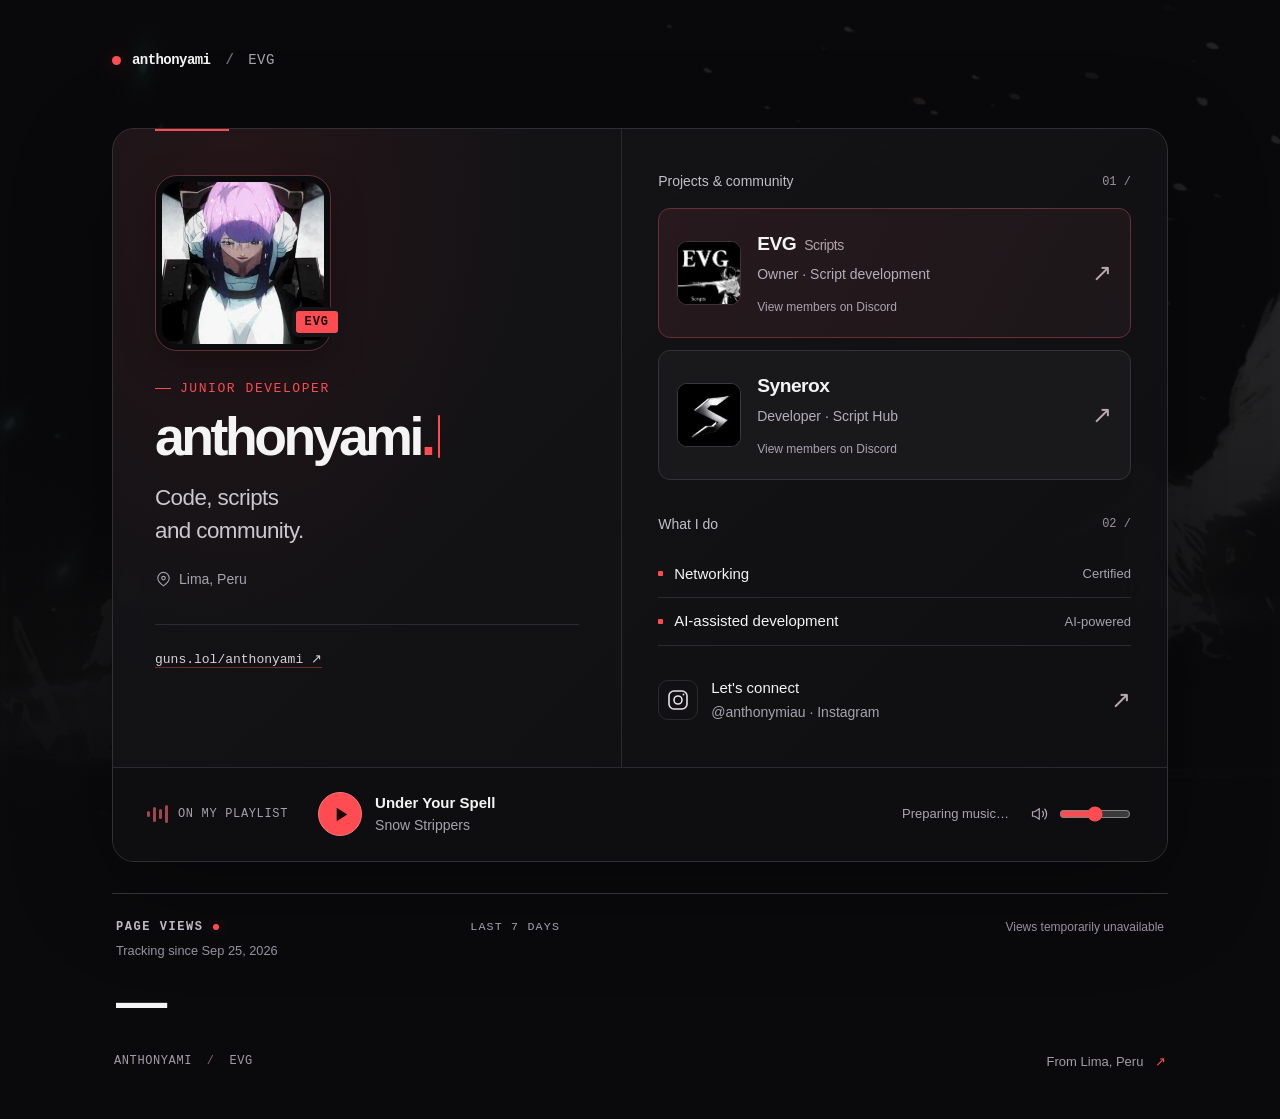
==== commit f66325a3: "Describe Synerox as a script hub" ====
--- a/index.html (2).html
+++ b/index.html (2).html
@@ -47,9 +47,9 @@
             <span class="project-copy"><span class="project-title">EVG<span>Scripts</span></span><span class="project-role">Owner · Script development</span><span class="community-counts" id="evgCounts" aria-live="polite">Members on Discord</span></span>
             <span class="out-arrow" aria-hidden="true">↗</span>
           </a>
-          <a class="project" href="https://discord.gg/2JDSKUypcQ" target="_blank" rel="noopener noreferrer" aria-label="Synerox, open the Discord community (new tab)" aria-describedby="syneroxCounts">
+          <a class="project" href="https://discord.gg/2JDSKUypcQ" target="_blank" rel="noopener noreferrer" aria-label="Synerox Script Hub, open Discord (new tab)" aria-describedby="syneroxCounts">
             <span class="project-icon" aria-hidden="true"><img src="assets/synerox-logo.webp" alt="" width="64" height="64" decoding="async"></span>
-            <span class="project-copy"><span class="project-title">Synerox</span><span class="project-role">Developer · Community</span><span class="community-counts" id="syneroxCounts" aria-live="polite">Members on Discord</span></span>
+            <span class="project-copy"><span class="project-title">Synerox</span><span class="project-role">Developer · Script Hub</span><span class="community-counts" id="syneroxCounts" aria-live="polite">Members on Discord</span></span>
             <span class="out-arrow" aria-hidden="true">↗</span>
           </a>
         </section>
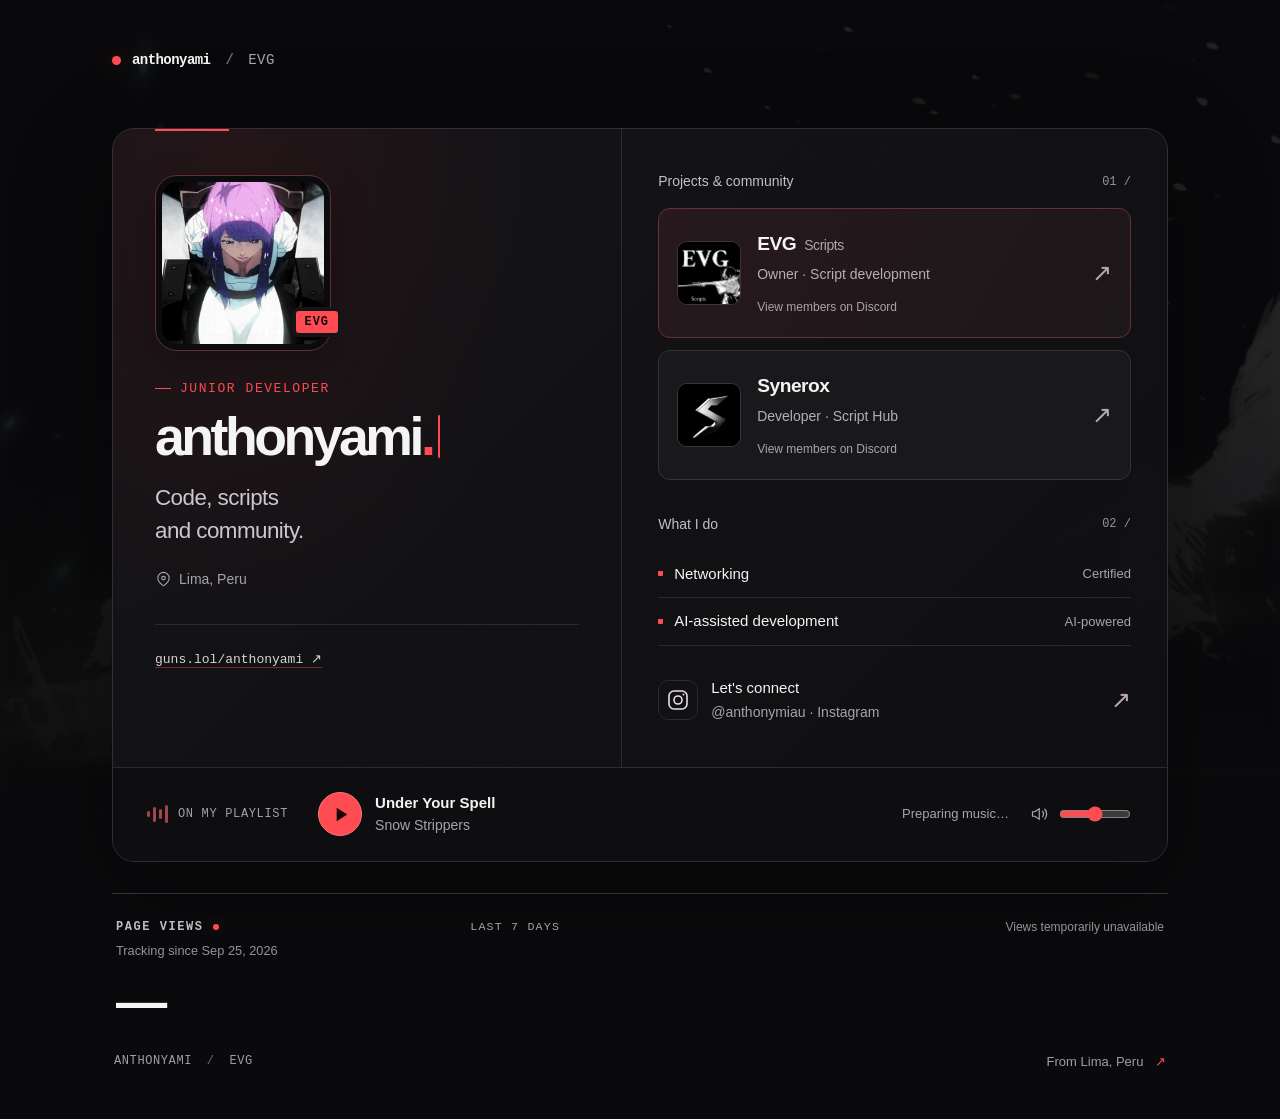
==== commit 4d52f4e3: "Minimize lyrics and update Synerox invite" ====
--- a/index.html (2).html
+++ b/index.html (2).html
@@ -47,7 +47,7 @@
             <span class="project-copy"><span class="project-title">EVG<span>Scripts</span></span><span class="project-role">Owner · Script development</span><span class="community-counts" id="evgCounts" aria-live="polite">Members on Discord</span></span>
             <span class="out-arrow" aria-hidden="true">↗</span>
           </a>
-          <a class="project" href="https://discord.gg/2JDSKUypcQ" target="_blank" rel="noopener noreferrer" aria-label="Synerox Script Hub, open Discord (new tab)" aria-describedby="syneroxCounts">
+          <a class="project" href="https://discord.gg/bB8GgTz5gU" target="_blank" rel="noopener noreferrer" aria-label="Synerox Script Hub, open Discord (new tab)" aria-describedby="syneroxCounts">
             <span class="project-icon" aria-hidden="true"><img src="assets/synerox-logo.webp" alt="" width="64" height="64" decoding="async"></span>
             <span class="project-copy"><span class="project-title">Synerox</span><span class="project-role">Developer · Script Hub</span><span class="community-counts" id="syneroxCounts" aria-live="polite">Members on Discord</span></span>
             <span class="out-arrow" aria-hidden="true">↗</span>
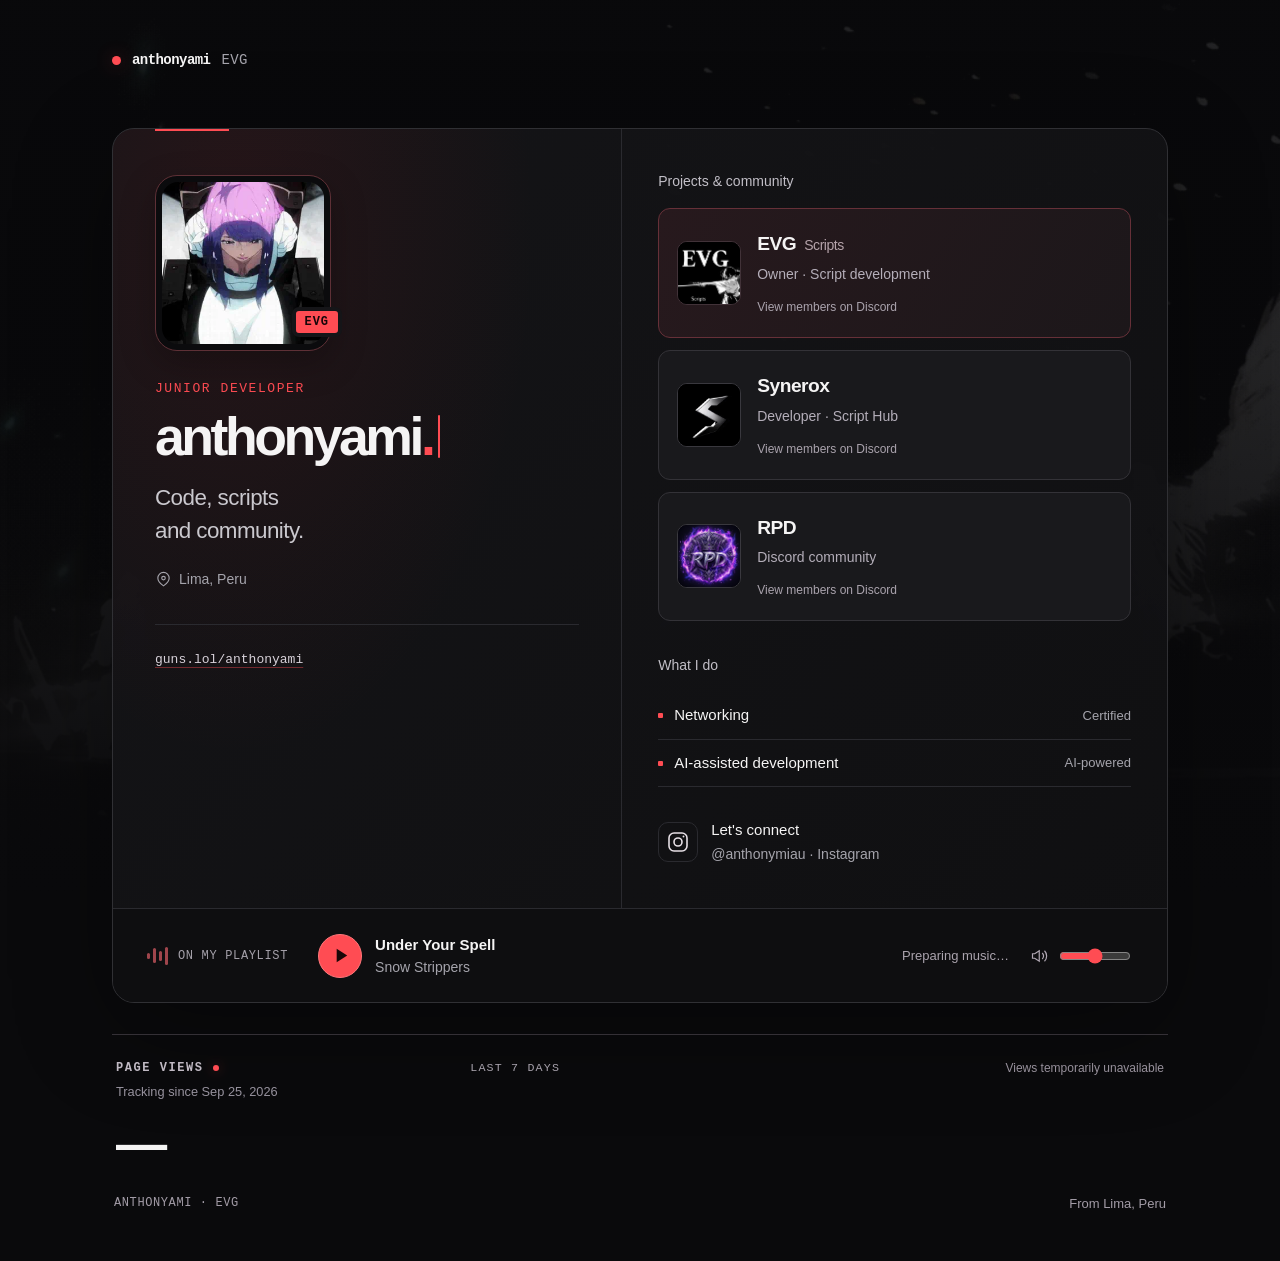
==== commit d8cd91d2: "Add RPD community and simplify portfolio accents" ====
--- a/index.html (2).html
+++ b/index.html (2).html
@@ -19,7 +19,7 @@
   </div>
   <div class="page">
     <header class="topbar">
-      <a class="wordmark" href="#profile" aria-label="anthonyami, home"><span class="brand-dot"></span>anthonyami<span class="wordmark-slash">/</span><span class="wordmark-evg">EVG</span></a>
+      <a class="wordmark" href="#profile" aria-label="anthonyami, home"><span class="brand-dot"></span>anthonyami<span class="wordmark-evg">EVG</span></a>
       <button class="motion-toggle" id="motionToggle" type="button" aria-label="Pause animations" aria-pressed="false" hidden><span class="motion-indicator" aria-hidden="true"></span><span id="motionLabel">Pause animation</span></button>
     </header>
 
@@ -32,30 +32,32 @@
           </picture>
           <span class="avatar-badge" aria-hidden="true">EVG</span>
         </div>
-        <p class="eyebrow"><span></span>JUNIOR DEVELOPER</p>
+        <p class="eyebrow">JUNIOR DEVELOPER</p>
         <h1 id="profileName"><span class="sr-only">anthonyami</span><span class="typewriter" id="nameTypewriter" aria-hidden="true"><span class="typewriter-reserve">anthonyami<span class="name-dot">.</span></span><span class="typewriter-output"><span id="typedName">anthonyami</span><span class="name-dot" id="typedDot">.</span><span class="typewriter-cursor"></span></span></span></h1>
         <p class="intro">Code, scripts<br> and community.</p>
         <p class="location"><svg viewBox="0 0 24 24" fill="none" stroke="currentColor" stroke-width="1.6" aria-hidden="true"><path d="M20 10c0 6-8 11-8 11S4 16 4 10a8 8 0 1 1 16 0Z"/><circle cx="12" cy="10" r="2.5"/></svg>Lima, Peru</p>
-        <div class="website-slot"><a class="website-link" href="https://guns.lol/anthonyami" target="_blank" rel="noopener noreferrer" aria-label="Visit guns.lol/anthonyami (opens in a new tab)">guns.lol/anthonyami<span aria-hidden="true"> ↗</span></a></div>
+        <div class="website-slot"><a class="website-link" href="https://guns.lol/anthonyami" target="_blank" rel="noopener noreferrer" aria-label="Visit guns.lol/anthonyami (opens in a new tab)">guns.lol/anthonyami</a></div>
       </section>
 
       <div class="details">
         <section aria-labelledby="projectsHeading">
-          <div class="section-heading"><h2 id="projectsHeading">Projects & community</h2><span aria-hidden="true">01 /</span></div>
+          <div class="section-heading"><h2 id="projectsHeading">Projects & community</h2></div>
           <a class="project project-primary" href="https://discord.gg/EcHFD6QDCz" target="_blank" rel="noopener noreferrer" aria-label="EVG Scripts, open the Discord community (new tab)" aria-describedby="evgCounts">
             <span class="project-icon" aria-hidden="true"><img src="assets/evg-logo.gif" alt="" width="64" height="64" decoding="async"></span>
             <span class="project-copy"><span class="project-title">EVG<span>Scripts</span></span><span class="project-role">Owner · Script development</span><span class="community-counts" id="evgCounts" aria-live="polite">Members on Discord</span></span>
-            <span class="out-arrow" aria-hidden="true">↗</span>
           </a>
           <a class="project" href="https://discord.gg/bB8GgTz5gU" target="_blank" rel="noopener noreferrer" aria-label="Synerox Script Hub, open Discord (new tab)" aria-describedby="syneroxCounts">
             <span class="project-icon" aria-hidden="true"><img src="assets/synerox-logo.webp" alt="" width="64" height="64" decoding="async"></span>
             <span class="project-copy"><span class="project-title">Synerox</span><span class="project-role">Developer · Script Hub</span><span class="community-counts" id="syneroxCounts" aria-live="polite">Members on Discord</span></span>
-            <span class="out-arrow" aria-hidden="true">↗</span>
+          </a>
+          <a class="project project-rpd" href="https://discord.gg/825AdXYerW" target="_blank" rel="noopener noreferrer" aria-label="RPD, open the Discord community (new tab)" aria-describedby="rpdCounts">
+            <span class="project-icon" aria-hidden="true"><img src="assets/rpd-logo.png" alt="" width="64" height="64" decoding="async"></span>
+            <span class="project-copy"><span class="project-title">RPD</span><span class="project-role">Discord community</span><span class="community-counts" id="rpdCounts" aria-live="polite">Members on Discord</span></span>
           </a>
         </section>
 
         <section class="skills-section" aria-labelledby="skillsHeading">
-          <div class="section-heading"><h2 id="skillsHeading">What I do</h2><span aria-hidden="true">02 /</span></div>
+          <div class="section-heading"><h2 id="skillsHeading">What I do</h2></div>
           <ul class="skills">
             <li><span class="skill-dot" aria-hidden="true"></span><span>Networking</span><span class="skill-note">Certified</span></li>
             <li><span class="skill-dot" aria-hidden="true"></span><span>AI-assisted development</span><span class="skill-note">AI-powered</span></li>
@@ -64,7 +66,7 @@
 
         <a class="social-link" href="https://www.instagram.com/anthonymiau/" target="_blank" rel="noopener noreferrer" aria-label="anthonymiau on Instagram (new tab)">
           <span class="social-icon" aria-hidden="true"><svg viewBox="0 0 24 24" fill="none" stroke="currentColor" stroke-width="1.6"><rect x="3" y="3" width="18" height="18" rx="5"/><circle cx="12" cy="12" r="4"/><circle cx="17.5" cy="6.5" r=".9" fill="currentColor" stroke="none"/></svg></span>
-          <span><span class="social-title">Let's connect</span><span class="social-handle">@anthonymiau · Instagram</span></span><span class="out-arrow" aria-hidden="true">↗</span>
+          <span><span class="social-title">Let's connect</span><span class="social-handle">@anthonymiau · Instagram</span></span>
         </a>
       </div>
 
@@ -96,7 +98,7 @@
       </div>
       <noscript><p class="views-unavailable">Enable JavaScript to see the view counter.</p></noscript>
     </section>
-    <footer class="footer"><span>ANTHONYAMI <span class="footer-separator">/</span> EVG</span><span>From Lima, Peru <span aria-hidden="true">↗</span></span></footer>
+    <footer class="footer"><span>ANTHONYAMI · EVG</span><span>From Lima, Peru</span></footer>
   </div>
 </body>
 </html>
